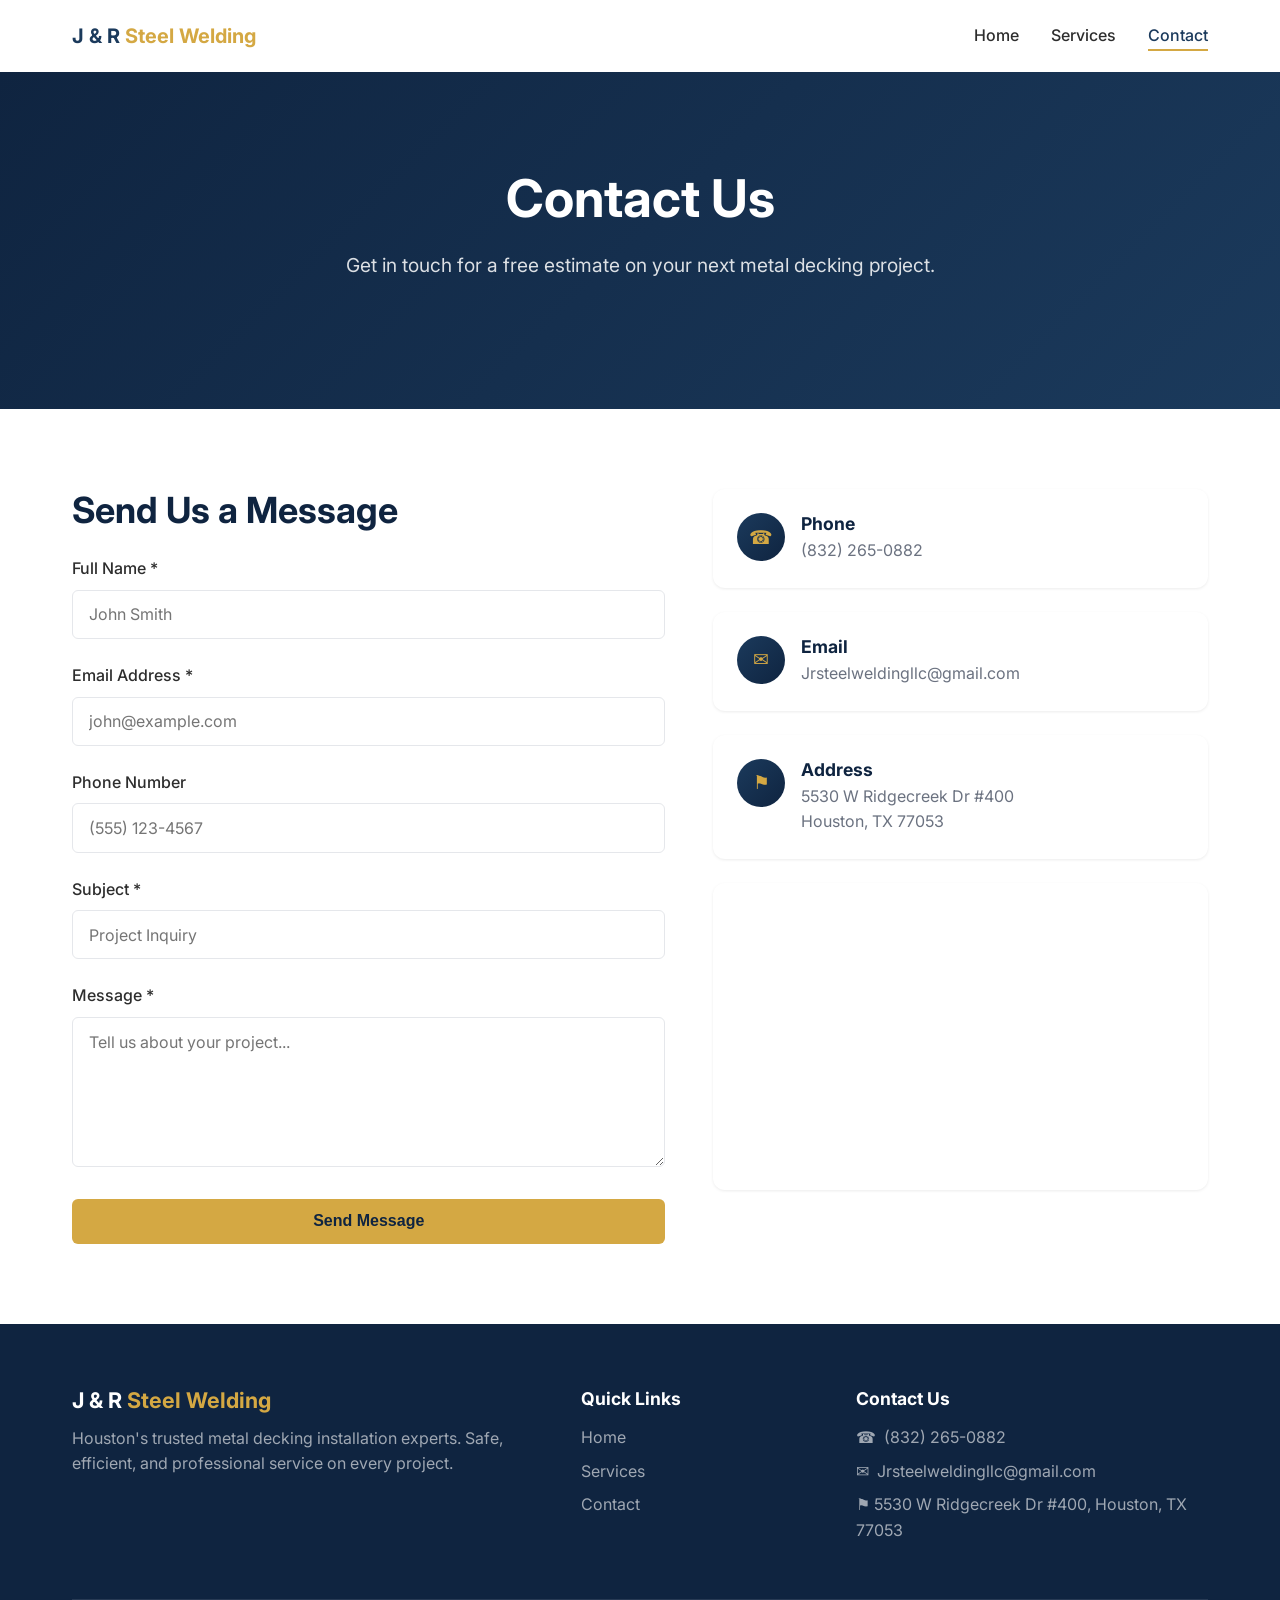
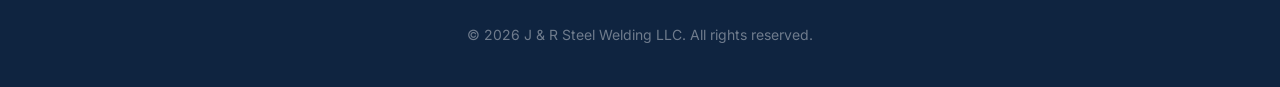
==== contact.html @ 9a818591 "Modernize website with professional HTML/CSS/JS redesign Rebuild J & R Steel Welding LLC website as " ====
<!DOCTYPE html>
<html lang="en">
<head>
  <meta charset="UTF-8">
  <meta name="viewport" content="width=device-width, initial-scale=1.0">
  <meta name="description" content="Contact J & R Steel Welding LLC for a free estimate on metal decking installation in Houston, TX. Call (832) 265-0882.">
  <title>Contact | J & R Steel Welding LLC</title>
  <link rel="preconnect" href="https://fonts.googleapis.com">
  <link rel="preconnect" href="https://fonts.gstatic.com" crossorigin>
  <link href="https://fonts.googleapis.com/css2?family=Inter:wght@400;500;600;700&display=swap" rel="stylesheet">
  <link rel="stylesheet" href="css/styles.css">
</head>
<body>

  <!-- Header -->
  <header class="header">
    <div class="container">
      <a href="index.html" class="logo">J & R <span>Steel Welding</span></a>
      <nav>
        <button class="nav__toggle" aria-label="Toggle navigation">
          <span></span>
          <span></span>
          <span></span>
        </button>
        <ul class="nav__list">
          <li><a href="index.html" class="nav__link">Home</a></li>
          <li><a href="services.html" class="nav__link">Services</a></li>
          <li><a href="contact.html" class="nav__link">Contact</a></li>
        </ul>
      </nav>
    </div>
  </header>

  <main>
    <!-- Hero -->
    <section class="hero">
      <div class="container">
        <h1>Contact Us</h1>
        <p>Get in touch for a free estimate on your next metal decking project.</p>
      </div>
    </section>

    <!-- Contact Section -->
    <section class="section section--alt">
      <div class="container">
        <div class="contact-grid">

          <!-- Contact Form -->
          <div class="fade-in">
            <h2 style="margin-bottom: 1.5rem;">Send Us a Message</h2>
            <form id="contact-form" novalidate>
              <div class="form-group">
                <label for="name">Full Name *</label>
                <input type="text" id="name" name="name" required placeholder="John Smith">
                <div class="error-message">Please enter your name.</div>
              </div>
              <div class="form-group">
                <label for="email">Email Address *</label>
                <input type="email" id="email" name="email" required placeholder="john@example.com">
                <div class="error-message">Please enter a valid email address.</div>
              </div>
              <div class="form-group">
                <label for="phone">Phone Number</label>
                <input type="tel" id="phone" name="phone" placeholder="(555) 123-4567">
              </div>
              <div class="form-group">
                <label for="subject">Subject *</label>
                <input type="text" id="subject" name="subject" required placeholder="Project Inquiry">
                <div class="error-message">Please enter a subject.</div>
              </div>
              <div class="form-group">
                <label for="message">Message *</label>
                <textarea id="message" name="message" required placeholder="Tell us about your project..."></textarea>
                <div class="error-message">Please enter your message.</div>
              </div>
              <button type="submit" class="btn btn--primary" style="width: 100%;">Send Message</button>
            </form>

            <div class="form-success" id="form-success">
              <div class="form-success__icon">&#10003;</div>
              <h3>Message Sent!</h3>
              <p>Thank you for reaching out. We'll get back to you as soon as possible.</p>
            </div>
          </div>

          <!-- Contact Info -->
          <div class="fade-in">
            <div class="contact-info">
              <div class="contact-card">
                <div class="contact-card__icon">&#9742;</div>
                <div>
                  <h4>Phone</h4>
                  <p><a href="tel:+18322650882">(832) 265-0882</a></p>
                </div>
              </div>
              <div class="contact-card">
                <div class="contact-card__icon">&#9993;</div>
                <div>
                  <h4>Email</h4>
                  <p><a href="mailto:Jrsteelweldingllc@gmail.com">Jrsteelweldingllc@gmail.com</a></p>
                </div>
              </div>
              <div class="contact-card">
                <div class="contact-card__icon">&#9873;</div>
                <div>
                  <h4>Address</h4>
                  <p>5530 W Ridgecreek Dr #400<br>Houston, TX 77053</p>
                </div>
              </div>
            </div>

            <!-- Google Map -->
            <div class="map-container">
              <iframe
                src="https://www.google.com/maps/embed?pb=!1m18!1m12!1m3!1d3466.123!2d-95.467!3d29.639!2m3!1f0!2f0!3f0!3m2!1i1024!2i768!4f13.1!3m3!1m2!1s0x0%3A0x0!2s5530+W+Ridgecreek+Dr+Houston+TX+77053!5e0!3m2!1sen!2sus!4v1"
                allowfullscreen=""
                loading="lazy"
                referrerpolicy="no-referrer-when-downgrade"
                title="J & R Steel Welding LLC location">
              </iframe>
            </div>
          </div>

        </div>
      </div>
    </section>
  </main>

  <!-- Footer -->
  <footer class="footer">
    <div class="container">
      <div class="footer__grid">
        <div class="footer__brand">
          <h3>J & R <span>Steel Welding</span></h3>
          <p>Houston's trusted metal decking installation experts. Safe, efficient, and professional service on every project.</p>
        </div>
        <div class="footer__links">
          <h4>Quick Links</h4>
          <ul>
            <li><a href="index.html">Home</a></li>
            <li><a href="services.html">Services</a></li>
            <li><a href="contact.html">Contact</a></li>
          </ul>
        </div>
        <div class="footer__contact">
          <h4>Contact Us</h4>
          <p>&#9742; <a href="tel:+18322650882">(832) 265-0882</a></p>
          <p>&#9993; <a href="mailto:Jrsteelweldingllc@gmail.com">Jrsteelweldingllc@gmail.com</a></p>
          <p>&#9873; 5530 W Ridgecreek Dr #400, Houston, TX 77053</p>
        </div>
      </div>
      <div class="footer__bottom">
        <p>&copy; 2026 J & R Steel Welding LLC. All rights reserved.</p>
      </div>
    </div>
  </footer>

  <script src="js/main.js"></script>
</body>
</html>
---- css/styles.css ----
/* ========================================
   J & R Steel Welding LLC - Stylesheet
   ======================================== */

/* --- Reset & Base --- */
*, *::before, *::after {
  box-sizing: border-box;
  margin: 0;
  padding: 0;
}

:root {
  --color-primary: #1B3A5C;
  --color-primary-dark: #0F2440;
  --color-accent: #D4A843;
  --color-accent-dark: #B8912E;
  --color-bg: #F8F9FA;
  --color-bg-alt: #FFFFFF;
  --color-text: #2D2D2D;
  --color-text-light: #6B7280;
  --color-border: #E5E7EB;
  --shadow-sm: 0 1px 3px rgba(0, 0, 0, 0.08);
  --shadow-md: 0 4px 12px rgba(0, 0, 0, 0.1);
  --shadow-lg: 0 10px 30px rgba(0, 0, 0, 0.12);
  --radius-sm: 6px;
  --radius-md: 12px;
  --radius-lg: 20px;
  --max-width: 1200px;
}

html {
  scroll-behavior: smooth;
}

body {
  font-family: 'Inter', sans-serif;
  font-size: 16px;
  line-height: 1.6;
  color: var(--color-text);
  background-color: var(--color-bg);
  -webkit-font-smoothing: antialiased;
}

img {
  max-width: 100%;
  display: block;
}

a {
  color: var(--color-primary);
  text-decoration: none;
  transition: color 0.2s;
}

a:hover {
  color: var(--color-accent);
}

ul {
  list-style: none;
}

/* --- Typography --- */
h1, h2, h3, h4 {
  line-height: 1.2;
  font-weight: 700;
  color: var(--color-primary-dark);
}

h1 { font-size: 2.5rem; }
h2 { font-size: 2rem; }
h3 { font-size: 1.35rem; }
h4 { font-size: 1.1rem; }

p {
  margin-bottom: 1rem;
}

/* --- Layout --- */
.container {
  width: 100%;
  max-width: var(--max-width);
  margin: 0 auto;
  padding: 0 1.25rem;
}

.section {
  padding: 5rem 0;
}

.section--alt {
  background-color: var(--color-bg-alt);
}

/* --- Buttons --- */
.btn {
  display: inline-block;
  padding: 0.85rem 2rem;
  font-size: 1rem;
  font-weight: 600;
  border-radius: var(--radius-sm);
  border: none;
  cursor: pointer;
  transition: background-color 0.2s, transform 0.2s, box-shadow 0.2s;
  text-align: center;
}

.btn:hover {
  transform: translateY(-1px);
  box-shadow: var(--shadow-md);
}

.btn--primary {
  background-color: var(--color-accent);
  color: var(--color-primary-dark);
}

.btn--primary:hover {
  background-color: var(--color-accent-dark);
  color: var(--color-primary-dark);
}

.btn--outline {
  background-color: transparent;
  color: #fff;
  border: 2px solid #fff;
}

.btn--outline:hover {
  background-color: #fff;
  color: var(--color-primary-dark);
}

/* --- Header / Navigation --- */
.header {
  position: sticky;
  top: 0;
  z-index: 1000;
  background-color: var(--color-bg-alt);
  transition: box-shadow 0.3s;
}

.header--scrolled {
  box-shadow: var(--shadow-md);
}

.header .container {
  display: flex;
  align-items: center;
  justify-content: space-between;
  height: 72px;
}

.logo {
  font-size: 1.25rem;
  font-weight: 700;
  color: var(--color-primary);
  white-space: nowrap;
}

.logo span {
  color: var(--color-accent);
}

.nav__list {
  display: flex;
  gap: 2rem;
}

.nav__link {
  font-weight: 500;
  color: var(--color-text);
  position: relative;
  padding: 0.25rem 0;
}

.nav__link::after {
  content: '';
  position: absolute;
  bottom: -2px;
  left: 0;
  width: 0;
  height: 2px;
  background-color: var(--color-accent);
  transition: width 0.3s;
}

.nav__link:hover::after,
.nav__link--active::after {
  width: 100%;
}

.nav__link--active {
  color: var(--color-primary);
}

.nav__toggle {
  display: none;
  background: none;
  border: none;
  cursor: pointer;
  padding: 0.5rem;
}

.nav__toggle span {
  display: block;
  width: 24px;
  height: 2px;
  background-color: var(--color-text);
  margin: 5px 0;
  transition: transform 0.3s, opacity 0.3s;
}

.nav__toggle.active span:nth-child(1) {
  transform: rotate(45deg) translate(5px, 5px);
}

.nav__toggle.active span:nth-child(2) {
  opacity: 0;
}

.nav__toggle.active span:nth-child(3) {
  transform: rotate(-45deg) translate(5px, -5px);
}

/* --- Hero --- */
.hero {
  background: linear-gradient(135deg, var(--color-primary-dark) 0%, var(--color-primary) 100%);
  color: #fff;
  padding: 6rem 0;
  text-align: center;
}

.hero--home {
  padding: 8rem 0;
}

.hero h1 {
  color: #fff;
  margin-bottom: 1.25rem;
  max-width: 750px;
  margin-left: auto;
  margin-right: auto;
}

.hero p {
  font-size: 1.2rem;
  color: rgba(255, 255, 255, 0.85);
  max-width: 600px;
  margin: 0 auto 2rem;
}

.hero__buttons {
  display: flex;
  gap: 1rem;
  justify-content: center;
  flex-wrap: wrap;
}

/* --- Feature Cards --- */
.features {
  display: grid;
  grid-template-columns: 1fr;
  gap: 2rem;
  margin-top: 3rem;
}

.feature-card {
  background: var(--color-bg-alt);
  border-radius: var(--radius-md);
  padding: 2.5rem 2rem;
  text-align: center;
  box-shadow: var(--shadow-sm);
  transition: transform 0.3s, box-shadow 0.3s;
}

.feature-card:hover {
  transform: translateY(-4px);
  box-shadow: var(--shadow-lg);
}

.feature-card__icon {
  width: 64px;
  height: 64px;
  border-radius: 50%;
  background: linear-gradient(135deg, var(--color-primary) 0%, var(--color-primary-dark) 100%);
  display: flex;
  align-items: center;
  justify-content: center;
  margin: 0 auto 1.5rem;
  font-size: 1.5rem;
  color: var(--color-accent);
}

.feature-card h3 {
  margin-bottom: 0.75rem;
}

.feature-card p {
  color: var(--color-text-light);
  margin-bottom: 0;
}

/* --- About Section --- */
.about-grid {
  display: grid;
  grid-template-columns: 1fr;
  gap: 3rem;
  align-items: center;
}

.about-grid__text h2 {
  margin-bottom: 1.25rem;
}

.about-grid__text p {
  color: var(--color-text-light);
}

.about-grid__image {
  background: linear-gradient(135deg, var(--color-primary) 0%, var(--color-primary-dark) 100%);
  border-radius: var(--radius-md);
  min-height: 300px;
  display: flex;
  align-items: center;
  justify-content: center;
  color: rgba(255, 255, 255, 0.3);
  font-size: 4rem;
}

/* --- CTA Banner --- */
.cta-banner {
  background: linear-gradient(135deg, var(--color-accent) 0%, var(--color-accent-dark) 100%);
  padding: 4rem 0;
  text-align: center;
}

.cta-banner h2 {
  color: var(--color-primary-dark);
  margin-bottom: 1.5rem;
}

.cta-banner .btn {
  background-color: var(--color-primary);
  color: #fff;
}

.cta-banner .btn:hover {
  background-color: var(--color-primary-dark);
}

/* --- Service Steps --- */
.service-steps {
  display: flex;
  flex-direction: column;
  gap: 3rem;
  margin-top: 3rem;
}

.service-step {
  display: grid;
  grid-template-columns: 1fr;
  gap: 2rem;
  align-items: center;
  background: var(--color-bg-alt);
  border-radius: var(--radius-md);
  padding: 2.5rem 2rem;
  box-shadow: var(--shadow-sm);
}

.service-step__number {
  font-size: 4rem;
  font-weight: 700;
  color: var(--color-accent);
  line-height: 1;
  opacity: 0.8;
}

.service-step__content h3 {
  margin-bottom: 0.75rem;
}

.service-step__content p {
  color: var(--color-text-light);
  margin-bottom: 0;
}

/* --- Info Section --- */
.info-section {
  max-width: 800px;
  margin: 0 auto;
  text-align: center;
}

.info-section h2 {
  margin-bottom: 1.25rem;
}

.info-section p {
  color: var(--color-text-light);
  font-size: 1.1rem;
}

/* --- Contact Layout --- */
.contact-grid {
  display: grid;
  grid-template-columns: 1fr;
  gap: 3rem;
}

/* --- Contact Form --- */
.form-group {
  margin-bottom: 1.5rem;
}

.form-group label {
  display: block;
  font-weight: 500;
  margin-bottom: 0.5rem;
  color: var(--color-text);
}

.form-group input,
.form-group textarea {
  width: 100%;
  padding: 0.85rem 1rem;
  border: 1px solid var(--color-border);
  border-radius: var(--radius-sm);
  font-family: inherit;
  font-size: 1rem;
  color: var(--color-text);
  background: var(--color-bg-alt);
  transition: border-color 0.2s, box-shadow 0.2s;
}

.form-group input:focus,
.form-group textarea:focus {
  outline: none;
  border-color: var(--color-primary);
  box-shadow: 0 0 0 3px rgba(27, 58, 92, 0.1);
}

.form-group textarea {
  min-height: 150px;
  resize: vertical;
}

.form-group .error-message {
  color: #DC2626;
  font-size: 0.875rem;
  margin-top: 0.35rem;
  display: none;
}

.form-group.has-error input,
.form-group.has-error textarea {
  border-color: #DC2626;
}

.form-group.has-error .error-message {
  display: block;
}

.form-success {
  display: none;
  text-align: center;
  padding: 3rem 2rem;
  background: var(--color-bg-alt);
  border-radius: var(--radius-md);
  box-shadow: var(--shadow-sm);
}

.form-success__icon {
  width: 64px;
  height: 64px;
  border-radius: 50%;
  background: #16A34A;
  color: #fff;
  display: flex;
  align-items: center;
  justify-content: center;
  margin: 0 auto 1.5rem;
  font-size: 2rem;
}

.form-success h3 {
  margin-bottom: 0.75rem;
}

.form-success p {
  color: var(--color-text-light);
}

/* --- Contact Info Cards --- */
.contact-info {
  display: flex;
  flex-direction: column;
  gap: 1.5rem;
}

.contact-card {
  display: flex;
  align-items: flex-start;
  gap: 1rem;
  background: var(--color-bg-alt);
  padding: 1.5rem;
  border-radius: var(--radius-md);
  box-shadow: var(--shadow-sm);
}

.contact-card__icon {
  width: 48px;
  height: 48px;
  border-radius: 50%;
  background: linear-gradient(135deg, var(--color-primary) 0%, var(--color-primary-dark) 100%);
  display: flex;
  align-items: center;
  justify-content: center;
  flex-shrink: 0;
  color: var(--color-accent);
  font-size: 1.2rem;
}

.contact-card h4 {
  margin-bottom: 0.25rem;
}

.contact-card p {
  color: var(--color-text-light);
  margin-bottom: 0;
}

.contact-card a {
  color: var(--color-text-light);
}

.contact-card a:hover {
  color: var(--color-accent);
}

.map-container {
  margin-top: 1.5rem;
  border-radius: var(--radius-md);
  overflow: hidden;
  box-shadow: var(--shadow-sm);
}

.map-container iframe {
  width: 100%;
  height: 250px;
  border: 0;
}

/* --- Footer --- */
.footer {
  background-color: var(--color-primary-dark);
  color: rgba(255, 255, 255, 0.8);
  padding: 4rem 0 0;
}

.footer__grid {
  display: grid;
  grid-template-columns: 1fr;
  gap: 2.5rem;
  padding-bottom: 3rem;
}

.footer__brand h3 {
  color: #fff;
  margin-bottom: 0.75rem;
}

.footer__brand h3 span {
  color: var(--color-accent);
}

.footer__brand p {
  color: rgba(255, 255, 255, 0.6);
  margin-bottom: 0;
}

.footer__links h4 {
  color: #fff;
  margin-bottom: 1rem;
}

.footer__links ul {
  display: flex;
  flex-direction: column;
  gap: 0.5rem;
}

.footer__links a {
  color: rgba(255, 255, 255, 0.6);
  transition: color 0.2s;
}

.footer__links a:hover {
  color: var(--color-accent);
}

.footer__contact h4 {
  color: #fff;
  margin-bottom: 1rem;
}

.footer__contact p {
  color: rgba(255, 255, 255, 0.6);
  margin-bottom: 0.5rem;
  display: flex;
  align-items: center;
  gap: 0.5rem;
}

.footer__contact a {
  color: rgba(255, 255, 255, 0.6);
}

.footer__contact a:hover {
  color: var(--color-accent);
}

.footer__bottom {
  border-top: 1px solid rgba(255, 255, 255, 0.1);
  padding: 1.5rem 0;
  text-align: center;
  color: rgba(255, 255, 255, 0.4);
  font-size: 0.875rem;
}

/* --- Fade-in Animation --- */
.fade-in {
  opacity: 0;
  transform: translateY(20px);
  transition: opacity 0.6s ease, transform 0.6s ease;
}

.fade-in.visible {
  opacity: 1;
  transform: translateY(0);
}

/* --- Responsive: Tablet (768px+) --- */
@media (min-width: 768px) {
  h1 { font-size: 3rem; }
  h2 { font-size: 2.25rem; }

  .features {
    grid-template-columns: repeat(3, 1fr);
  }

  .about-grid {
    grid-template-columns: 1fr 1fr;
  }

  .service-step {
    grid-template-columns: auto 1fr;
    padding: 3rem;
  }

  .contact-grid {
    grid-template-columns: 1.2fr 1fr;
  }

  .footer__grid {
    grid-template-columns: 2fr 1fr 1.5fr;
  }

  .map-container iframe {
    height: 300px;
  }
}

/* --- Responsive: Desktop (1024px+) --- */
@media (min-width: 1024px) {
  h1 { font-size: 3.25rem; }

  .hero--home {
    padding: 10rem 0;
  }

  .container {
    padding: 0 2rem;
  }
}

/* --- Responsive: Mobile (<768px) --- */
@media (max-width: 767px) {
  .nav__toggle {
    display: block;
  }

  .nav__list {
    display: none;
    position: absolute;
    top: 72px;
    left: 0;
    right: 0;
    background: var(--color-bg-alt);
    flex-direction: column;
    padding: 1.5rem;
    gap: 1rem;
    box-shadow: var(--shadow-md);
  }

  .nav__list.open {
    display: flex;
  }

  .hero--home {
    padding: 5rem 0;
  }

  .hero h1 {
    font-size: 2rem;
  }
}
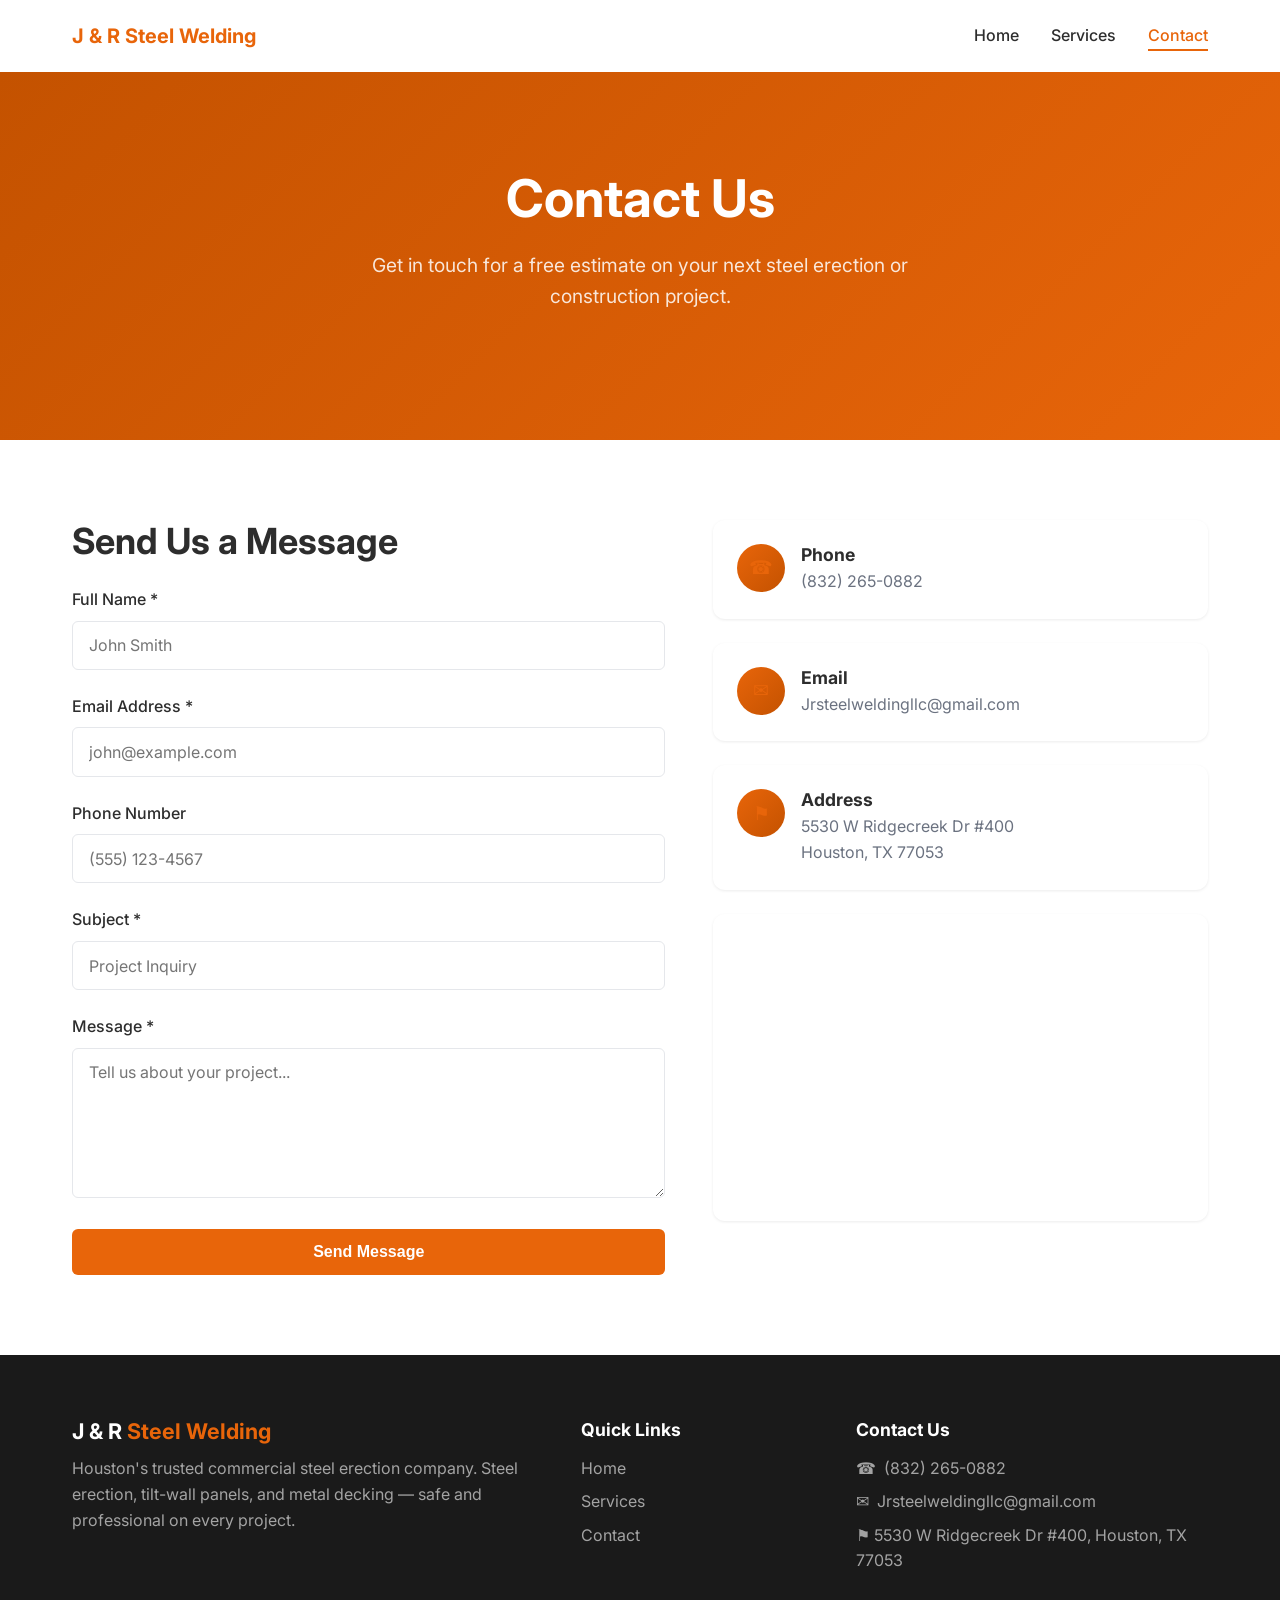
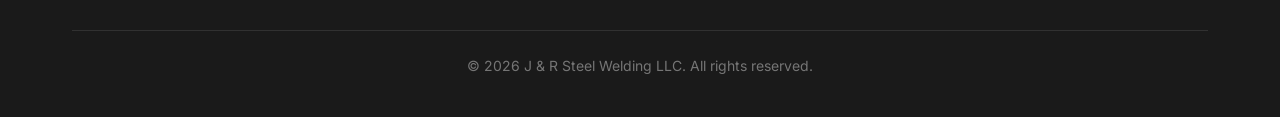
==== commit cf507894: "Update content to reflect core services: steel erection, tiltwalls, metal deck Rewrite all page cont" ====
--- a/contact.html
+++ b/contact.html
@@ -3,7 +3,7 @@
 <head>
   <meta charset="UTF-8">
   <meta name="viewport" content="width=device-width, initial-scale=1.0">
-  <meta name="description" content="Contact J & R Steel Welding LLC for a free estimate on metal decking installation in Houston, TX. Call (832) 265-0882.">
+  <meta name="description" content="Contact J & R Steel Welding LLC for a free estimate on steel erection, tilt-wall panels, and metal decking in Houston, TX. Call (832) 265-0882.">
   <title>Contact | J & R Steel Welding LLC</title>
   <link rel="preconnect" href="https://fonts.googleapis.com">
   <link rel="preconnect" href="https://fonts.gstatic.com" crossorigin>
@@ -36,7 +36,7 @@
     <section class="hero">
       <div class="container">
         <h1>Contact Us</h1>
-        <p>Get in touch for a free estimate on your next metal decking project.</p>
+        <p>Get in touch for a free estimate on your next steel erection or construction project.</p>
       </div>
     </section>
 
@@ -132,7 +132,7 @@
       <div class="footer__grid">
         <div class="footer__brand">
           <h3>J & R <span>Steel Welding</span></h3>
-          <p>Houston's trusted metal decking installation experts. Safe, efficient, and professional service on every project.</p>
+          <p>Houston's trusted commercial steel erection company. Steel erection, tilt-wall panels, and metal decking — safe and professional on every project.</p>
         </div>
         <div class="footer__links">
           <h4>Quick Links</h4>
--- a/css/styles.css
+++ b/css/styles.css
@@ -10,10 +10,10 @@
 }
 
 :root {
-  --color-primary: #1B3A5C;
-  --color-primary-dark: #0F2440;
-  --color-accent: #D4A843;
-  --color-accent-dark: #B8912E;
+  --color-primary: #E8650A;
+  --color-primary-dark: #C45200;
+  --color-accent: #2D2D2D;
+  --color-accent-dark: #1A1A1A;
   --color-bg: #F8F9FA;
   --color-bg-alt: #FFFFFF;
   --color-text: #2D2D2D;
@@ -53,7 +53,7 @@
 }
 
 a:hover {
-  color: var(--color-accent);
+  color: var(--color-primary);
 }
 
 ul {
@@ -64,7 +64,7 @@
 h1, h2, h3, h4 {
   line-height: 1.2;
   font-weight: 700;
-  color: var(--color-primary-dark);
+  color: var(--color-accent);
 }
 
 h1 { font-size: 2.5rem; }
@@ -111,13 +111,13 @@
 }
 
 .btn--primary {
-  background-color: var(--color-accent);
-  color: var(--color-primary-dark);
+  background-color: var(--color-primary);
+  color: #fff;
 }
 
 .btn--primary:hover {
-  background-color: var(--color-accent-dark);
-  color: var(--color-primary-dark);
+  background-color: var(--color-primary-dark);
+  color: #fff;
 }
 
 .btn--outline {
@@ -128,7 +128,7 @@
 
 .btn--outline:hover {
   background-color: #fff;
-  color: var(--color-primary-dark);
+  color: var(--color-primary);
 }
 
 /* --- Header / Navigation --- */
@@ -159,7 +159,7 @@
 }
 
 .logo span {
-  color: var(--color-accent);
+  color: var(--color-primary);
 }
 
 .nav__list {
@@ -181,7 +181,7 @@
   left: 0;
   width: 0;
   height: 2px;
-  background-color: var(--color-accent);
+  background-color: var(--color-primary);
   transition: width 0.3s;
 }
 
@@ -289,7 +289,7 @@
   justify-content: center;
   margin: 0 auto 1.5rem;
   font-size: 1.5rem;
-  color: var(--color-accent);
+  color: var(--color-primary);
 }
 
 .feature-card h3 {
@@ -336,7 +336,7 @@
 }
 
 .cta-banner h2 {
-  color: var(--color-primary-dark);
+  color: #fff;
   margin-bottom: 1.5rem;
 }
 
@@ -371,7 +371,7 @@
 .service-step__number {
   font-size: 4rem;
   font-weight: 700;
-  color: var(--color-accent);
+  color: var(--color-primary);
   line-height: 1;
   opacity: 0.8;
 }
@@ -517,7 +517,7 @@
   align-items: center;
   justify-content: center;
   flex-shrink: 0;
-  color: var(--color-accent);
+  color: var(--color-primary);
   font-size: 1.2rem;
 }
 
@@ -535,7 +535,7 @@
 }
 
 .contact-card a:hover {
-  color: var(--color-accent);
+  color: var(--color-primary);
 }
 
 .map-container {
@@ -553,7 +553,7 @@
 
 /* --- Footer --- */
 .footer {
-  background-color: var(--color-primary-dark);
+  background-color: var(--color-accent-dark);
   color: rgba(255, 255, 255, 0.8);
   padding: 4rem 0 0;
 }
@@ -571,7 +571,7 @@
 }
 
 .footer__brand h3 span {
-  color: var(--color-accent);
+  color: var(--color-primary);
 }
 
 .footer__brand p {
@@ -596,7 +596,7 @@
 }
 
 .footer__links a:hover {
-  color: var(--color-accent);
+  color: var(--color-primary);
 }
 
 .footer__contact h4 {
@@ -617,7 +617,7 @@
 }
 
 .footer__contact a:hover {
-  color: var(--color-accent);
+  color: var(--color-primary);
 }
 
 .footer__bottom {
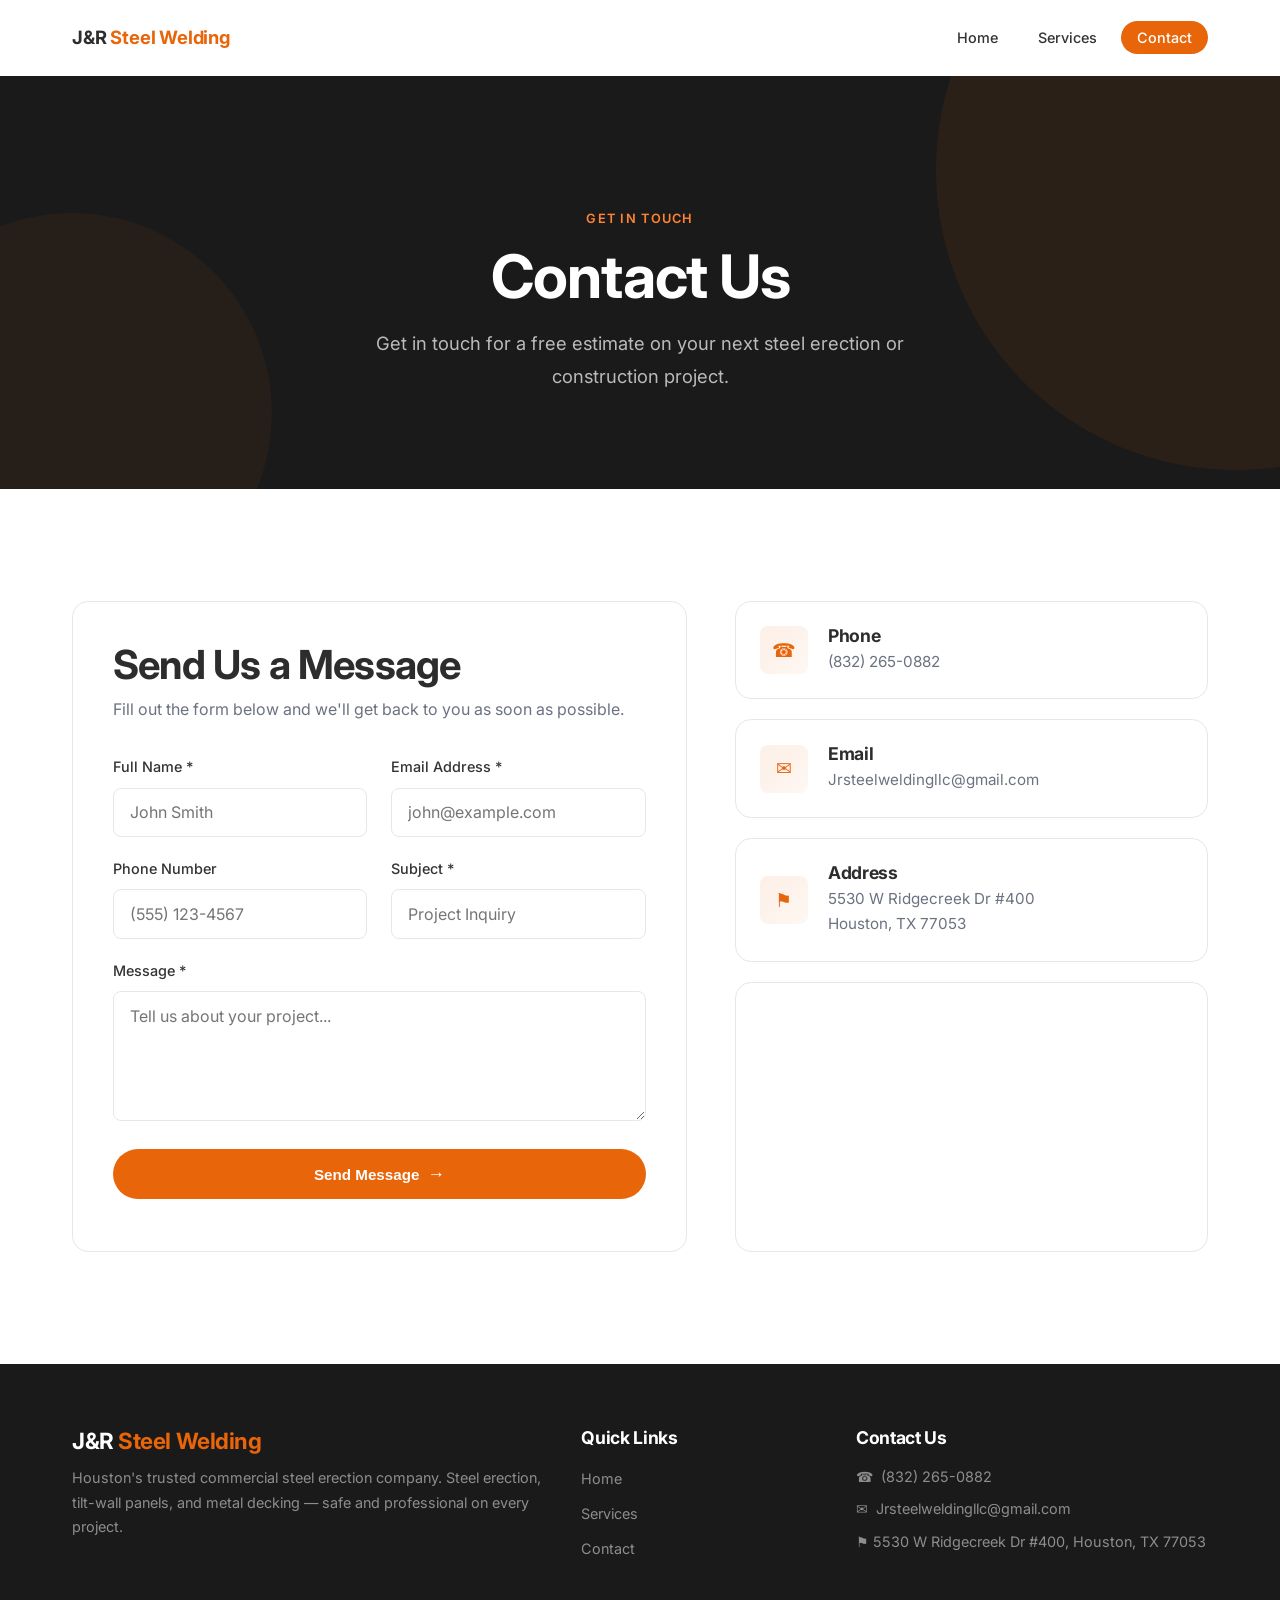
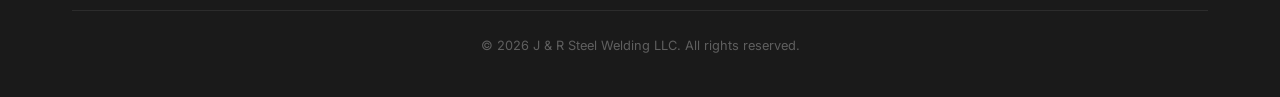
==== commit f8a12871: "Redesign layout with modern split hero, pill nav, and card-based UI Complete layout overhaul: fixed " ====
--- a/contact.html
+++ b/contact.html
@@ -15,7 +15,7 @@
   <!-- Header -->
   <header class="header">
     <div class="container">
-      <a href="index.html" class="logo">J & R <span>Steel Welding</span></a>
+      <a href="index.html" class="logo">J&R <span>Steel Welding</span></a>
       <nav>
         <button class="nav__toggle" aria-label="Toggle navigation">
           <span></span>
@@ -33,47 +33,53 @@
 
   <main>
     <!-- Hero -->
-    <section class="hero">
+    <section class="hero hero--sub">
       <div class="container">
+        <span class="label" style="color: var(--color-primary-light);">Get In Touch</span>
         <h1>Contact Us</h1>
         <p>Get in touch for a free estimate on your next steel erection or construction project.</p>
       </div>
     </section>
 
     <!-- Contact Section -->
-    <section class="section section--alt">
+    <section class="section">
       <div class="container">
         <div class="contact-grid">
 
           <!-- Contact Form -->
-          <div class="fade-in">
-            <h2 style="margin-bottom: 1.5rem;">Send Us a Message</h2>
+          <div class="contact-form-card fade-in">
+            <h2>Send Us a Message</h2>
+            <p>Fill out the form below and we'll get back to you as soon as possible.</p>
             <form id="contact-form" novalidate>
-              <div class="form-group">
-                <label for="name">Full Name *</label>
-                <input type="text" id="name" name="name" required placeholder="John Smith">
-                <div class="error-message">Please enter your name.</div>
+              <div class="form-row">
+                <div class="form-group">
+                  <label for="name">Full Name *</label>
+                  <input type="text" id="name" name="name" required placeholder="John Smith">
+                  <div class="error-message">Please enter your name.</div>
+                </div>
+                <div class="form-group">
+                  <label for="email">Email Address *</label>
+                  <input type="email" id="email" name="email" required placeholder="john@example.com">
+                  <div class="error-message">Please enter a valid email address.</div>
+                </div>
               </div>
-              <div class="form-group">
-                <label for="email">Email Address *</label>
-                <input type="email" id="email" name="email" required placeholder="john@example.com">
-                <div class="error-message">Please enter a valid email address.</div>
-              </div>
-              <div class="form-group">
-                <label for="phone">Phone Number</label>
-                <input type="tel" id="phone" name="phone" placeholder="(555) 123-4567">
-              </div>
-              <div class="form-group">
-                <label for="subject">Subject *</label>
-                <input type="text" id="subject" name="subject" required placeholder="Project Inquiry">
-                <div class="error-message">Please enter a subject.</div>
+              <div class="form-row">
+                <div class="form-group">
+                  <label for="phone">Phone Number</label>
+                  <input type="tel" id="phone" name="phone" placeholder="(555) 123-4567">
+                </div>
+                <div class="form-group">
+                  <label for="subject">Subject *</label>
+                  <input type="text" id="subject" name="subject" required placeholder="Project Inquiry">
+                  <div class="error-message">Please enter a subject.</div>
+                </div>
               </div>
               <div class="form-group">
                 <label for="message">Message *</label>
                 <textarea id="message" name="message" required placeholder="Tell us about your project..."></textarea>
                 <div class="error-message">Please enter your message.</div>
               </div>
-              <button type="submit" class="btn btn--primary" style="width: 100%;">Send Message</button>
+              <button type="submit" class="btn btn--primary btn--arrow" style="width: 100%; justify-content: center;">Send Message</button>
             </form>
 
             <div class="form-success" id="form-success">
@@ -131,7 +137,7 @@
     <div class="container">
       <div class="footer__grid">
         <div class="footer__brand">
-          <h3>J & R <span>Steel Welding</span></h3>
+          <h3>J&R <span>Steel Welding</span></h3>
           <p>Houston's trusted commercial steel erection company. Steel erection, tilt-wall panels, and metal decking — safe and professional on every project.</p>
         </div>
         <div class="footer__links">
--- a/css/styles.css
+++ b/css/styles.css
@@ -1,5 +1,6 @@
 /* ========================================
-   J & R Steel Welding LLC - Stylesheet
+   J & R Steel Welding LLC - Stylesheet v2
+   Modern Layout Redesign
    ======================================== */
 
 /* --- Reset & Base --- */
@@ -12,19 +13,20 @@
 :root {
   --color-primary: #E8650A;
   --color-primary-dark: #C45200;
+  --color-primary-light: #FF8534;
   --color-accent: #2D2D2D;
   --color-accent-dark: #1A1A1A;
-  --color-bg: #F8F9FA;
-  --color-bg-alt: #FFFFFF;
-  --color-text: #2D2D2D;
+  --color-bg: #FFFFFF;
+  --color-bg-alt: #F5F5F0;
+  --color-text: #333333;
   --color-text-light: #6B7280;
   --color-border: #E5E7EB;
-  --shadow-sm: 0 1px 3px rgba(0, 0, 0, 0.08);
-  --shadow-md: 0 4px 12px rgba(0, 0, 0, 0.1);
-  --shadow-lg: 0 10px 30px rgba(0, 0, 0, 0.12);
-  --radius-sm: 6px;
-  --radius-md: 12px;
-  --radius-lg: 20px;
+  --shadow-sm: 0 1px 3px rgba(0, 0, 0, 0.06);
+  --shadow-md: 0 4px 16px rgba(0, 0, 0, 0.08);
+  --shadow-lg: 0 12px 40px rgba(0, 0, 0, 0.12);
+  --radius-sm: 8px;
+  --radius-md: 16px;
+  --radius-lg: 24px;
   --max-width: 1200px;
 }
 
@@ -35,7 +37,7 @@
 body {
   font-family: 'Inter', sans-serif;
   font-size: 16px;
-  line-height: 1.6;
+  line-height: 1.7;
   color: var(--color-text);
   background-color: var(--color-bg);
   -webkit-font-smoothing: antialiased;
@@ -53,7 +55,7 @@
 }
 
 a:hover {
-  color: var(--color-primary);
+  color: var(--color-primary-dark);
 }
 
 ul {
@@ -62,18 +64,27 @@
 
 /* --- Typography --- */
 h1, h2, h3, h4 {
-  line-height: 1.2;
+  line-height: 1.15;
   font-weight: 700;
   color: var(--color-accent);
-}
-
-h1 { font-size: 2.5rem; }
-h2 { font-size: 2rem; }
-h3 { font-size: 1.35rem; }
+  letter-spacing: -0.02em;
+}
+
+h1 { font-size: 2.75rem; }
+h2 { font-size: 2.25rem; }
+h3 { font-size: 1.4rem; }
 h4 { font-size: 1.1rem; }
 
-p {
-  margin-bottom: 1rem;
+p { margin-bottom: 1rem; }
+
+.label {
+  display: inline-block;
+  font-size: 0.8rem;
+  font-weight: 600;
+  text-transform: uppercase;
+  letter-spacing: 0.1em;
+  color: var(--color-primary);
+  margin-bottom: 0.75rem;
 }
 
 /* --- Layout --- */
@@ -81,32 +92,39 @@
   width: 100%;
   max-width: var(--max-width);
   margin: 0 auto;
-  padding: 0 1.25rem;
+  padding: 0 1.5rem;
 }
 
 .section {
-  padding: 5rem 0;
+  padding: 6rem 0;
 }
 
 .section--alt {
   background-color: var(--color-bg-alt);
 }
 
+.section--dark {
+  background-color: var(--color-accent-dark);
+  color: #fff;
+}
+
 /* --- Buttons --- */
 .btn {
-  display: inline-block;
-  padding: 0.85rem 2rem;
-  font-size: 1rem;
+  display: inline-flex;
+  align-items: center;
+  gap: 0.5rem;
+  padding: 0.9rem 2rem;
+  font-size: 0.95rem;
   font-weight: 600;
-  border-radius: var(--radius-sm);
+  border-radius: 50px;
   border: none;
   cursor: pointer;
-  transition: background-color 0.2s, transform 0.2s, box-shadow 0.2s;
+  transition: all 0.3s;
   text-align: center;
 }
 
 .btn:hover {
-  transform: translateY(-1px);
+  transform: translateY(-2px);
   box-shadow: var(--shadow-md);
 }
 
@@ -123,39 +141,65 @@
 .btn--outline {
   background-color: transparent;
   color: #fff;
-  border: 2px solid #fff;
+  border: 2px solid rgba(255, 255, 255, 0.5);
 }
 
 .btn--outline:hover {
   background-color: #fff;
   color: var(--color-primary);
+  border-color: #fff;
+}
+
+.btn--dark {
+  background-color: var(--color-accent);
+  color: #fff;
+}
+
+.btn--dark:hover {
+  background-color: var(--color-accent-dark);
+  color: #fff;
+}
+
+.btn--arrow::after {
+  content: '\2192';
+  font-size: 1.1rem;
+  transition: transform 0.3s;
+}
+
+.btn--arrow:hover::after {
+  transform: translateX(4px);
 }
 
 /* --- Header / Navigation --- */
 .header {
-  position: sticky;
+  position: fixed;
   top: 0;
+  left: 0;
+  right: 0;
   z-index: 1000;
-  background-color: var(--color-bg-alt);
+  background-color: rgba(255, 255, 255, 0.95);
+  backdrop-filter: blur(12px);
+  -webkit-backdrop-filter: blur(12px);
   transition: box-shadow 0.3s;
 }
 
 .header--scrolled {
-  box-shadow: var(--shadow-md);
+  box-shadow: 0 1px 20px rgba(0, 0, 0, 0.08);
 }
 
 .header .container {
   display: flex;
   align-items: center;
   justify-content: space-between;
-  height: 72px;
+  height: 76px;
 }
 
 .logo {
-  font-size: 1.25rem;
+  font-size: 1.15rem;
   font-weight: 700;
-  color: var(--color-primary);
+  color: var(--color-accent);
   white-space: nowrap;
+  letter-spacing: -0.01em;
 }
 
 .logo span {
@@ -164,34 +208,35 @@
 
 .nav__list {
   display: flex;
-  gap: 2rem;
+  gap: 0.5rem;
 }
 
 .nav__link {
   font-weight: 500;
+  font-size: 0.9rem;
   color: var(--color-text);
-  position: relative;
-  padding: 0.25rem 0;
+  padding: 0.5rem 1rem;
+  border-radius: 50px;
+  transition: background-color 0.2s, color 0.2s;
+}
+
+.nav__link:hover {
+  background-color: var(--color-bg-alt);
+  color: var(--color-primary);
+}
+
+.nav__link--active {
+  background-color: var(--color-primary);
+  color: #fff;
+}
+
+.nav__link--active:hover {
+  background-color: var(--color-primary-dark);
+  color: #fff;
 }
 
 .nav__link::after {
-  content: '';
-  position: absolute;
-  bottom: -2px;
-  left: 0;
-  width: 0;
-  height: 2px;
-  background-color: var(--color-primary);
-  transition: width 0.3s;
-}
-
-.nav__link:hover::after,
-.nav__link--active::after {
-  width: 100%;
-}
-
-.nav__link--active {
-  color: var(--color-primary);
+  display: none;
 }
 
 .nav__toggle {
@@ -204,11 +249,12 @@
 
 .nav__toggle span {
   display: block;
-  width: 24px;
+  width: 22px;
   height: 2px;
   background-color: var(--color-text);
   margin: 5px 0;
   transition: transform 0.3s, opacity 0.3s;
+  border-radius: 2px;
 }
 
 .nav__toggle.active span:nth-child(1) {
@@ -225,36 +271,169 @@
 
 /* --- Hero --- */
 .hero {
-  background: linear-gradient(135deg, var(--color-primary-dark) 0%, var(--color-primary) 100%);
-  color: #fff;
-  padding: 6rem 0;
+  background: var(--color-accent-dark);
+  color: #fff;
+  padding: 8rem 0 5rem;
+  margin-top: 76px;
+  position: relative;
+  overflow: hidden;
+}
+
+.hero::before {
+  content: '';
+  position: absolute;
+  top: -50%;
+  right: -20%;
+  width: 600px;
+  height: 600px;
+  border-radius: 50%;
+  background: var(--color-primary);
+  opacity: 0.08;
+}
+
+.hero::after {
+  content: '';
+  position: absolute;
+  bottom: -30%;
+  left: -10%;
+  width: 400px;
+  height: 400px;
+  border-radius: 50%;
+  background: var(--color-primary);
+  opacity: 0.05;
+}
+
+.hero--home {
+  padding: 10rem 0 7rem;
+}
+
+.hero .container {
+  position: relative;
+  z-index: 1;
+}
+
+.hero--home .container {
+  display: grid;
+  grid-template-columns: 1fr;
+  gap: 3rem;
+  align-items: center;
+}
+
+.hero__content {
+  max-width: 600px;
+}
+
+.hero h1 {
+  color: #fff;
+  margin-bottom: 1.5rem;
+}
+
+.hero p {
+  font-size: 1.15rem;
+  color: rgba(255, 255, 255, 0.7);
+  margin-bottom: 2rem;
+  line-height: 1.8;
+}
+
+.hero__buttons {
+  display: flex;
+  gap: 1rem;
+  flex-wrap: wrap;
+}
+
+.hero__stats {
+  display: grid;
+  grid-template-columns: repeat(3, 1fr);
+  gap: 1.5rem;
+}
+
+.hero__stat {
   text-align: center;
-}
-
-.hero--home {
-  padding: 8rem 0;
-}
-
-.hero h1 {
-  color: #fff;
-  margin-bottom: 1.25rem;
-  max-width: 750px;
+  padding: 1.5rem;
+  background: rgba(255, 255, 255, 0.05);
+  border-radius: var(--radius-md);
+  border: 1px solid rgba(255, 255, 255, 0.08);
+}
+
+.hero__stat-number {
+  font-size: 2.5rem;
+  font-weight: 700;
+  color: var(--color-primary);
+  line-height: 1;
+  margin-bottom: 0.5rem;
+}
+
+.hero__stat-label {
+  font-size: 0.8rem;
+  color: rgba(255, 255, 255, 0.5);
+  text-transform: uppercase;
+  letter-spacing: 0.05em;
+}
+
+/* --- Sub-page Hero --- */
+.hero--sub {
+  padding: 8rem 0 4rem;
+  text-align: center;
+}
+
+.hero--sub h1 {
+  margin-bottom: 1rem;
+}
+
+.hero--sub p {
+  max-width: 550px;
   margin-left: auto;
   margin-right: auto;
 }
 
-.hero p {
+/* --- Services Preview (Home) --- */
+.services-preview {
+  display: grid;
+  grid-template-columns: 1fr;
+  gap: 1.5rem;
+  margin-top: 3rem;
+}
+
+.service-preview-card {
+  display: flex;
+  gap: 1.5rem;
+  align-items: flex-start;
+  padding: 2rem;
+  background: var(--color-bg);
+  border-radius: var(--radius-md);
+  border: 1px solid var(--color-border);
+  transition: all 0.3s;
+}
+
+.service-preview-card:hover {
+  border-color: var(--color-primary);
+  box-shadow: var(--shadow-md);
+  transform: translateY(-2px);
+}
+
+.service-preview-card__num {
+  font-size: 1rem;
+  font-weight: 700;
+  color: #fff;
+  background: var(--color-primary);
+  width: 40px;
+  height: 40px;
+  border-radius: 50%;
+  display: flex;
+  align-items: center;
+  justify-content: center;
+  flex-shrink: 0;
+}
+
+.service-preview-card h3 {
+  margin-bottom: 0.5rem;
   font-size: 1.2rem;
-  color: rgba(255, 255, 255, 0.85);
-  max-width: 600px;
-  margin: 0 auto 2rem;
-}
-
-.hero__buttons {
-  display: flex;
-  gap: 1rem;
-  justify-content: center;
-  flex-wrap: wrap;
+}
+
+.service-preview-card p {
+  color: var(--color-text-light);
+  margin-bottom: 0;
+  font-size: 0.95rem;
 }
 
 /* --- Feature Cards --- */
@@ -266,28 +445,46 @@
 }
 
 .feature-card {
-  background: var(--color-bg-alt);
+  background: var(--color-bg);
   border-radius: var(--radius-md);
   padding: 2.5rem 2rem;
-  text-align: center;
-  box-shadow: var(--shadow-sm);
-  transition: transform 0.3s, box-shadow 0.3s;
+  text-align: left;
+  border: 1px solid var(--color-border);
+  transition: all 0.3s;
+  position: relative;
+  overflow: hidden;
+}
+
+.feature-card::before {
+  content: '';
+  position: absolute;
+  top: 0;
+  left: 0;
+  width: 4px;
+  height: 100%;
+  background: var(--color-primary);
+  transform: scaleY(0);
+  transition: transform 0.3s;
+  transform-origin: top;
 }
 
 .feature-card:hover {
-  transform: translateY(-4px);
-  box-shadow: var(--shadow-lg);
+  box-shadow: var(--shadow-md);
+}
+
+.feature-card:hover::before {
+  transform: scaleY(1);
 }
 
 .feature-card__icon {
-  width: 64px;
-  height: 64px;
-  border-radius: 50%;
-  background: linear-gradient(135deg, var(--color-primary) 0%, var(--color-primary-dark) 100%);
+  width: 52px;
+  height: 52px;
+  border-radius: var(--radius-sm);
+  background: linear-gradient(135deg, rgba(232, 101, 10, 0.1) 0%, rgba(232, 101, 10, 0.05) 100%);
   display: flex;
   align-items: center;
   justify-content: center;
-  margin: 0 auto 1.5rem;
+  margin-bottom: 1.25rem;
   font-size: 1.5rem;
   color: var(--color-primary);
 }
@@ -299,6 +496,7 @@
 .feature-card p {
   color: var(--color-text-light);
   margin-bottom: 0;
+  font-size: 0.95rem;
 }
 
 /* --- About Section --- */
@@ -309,6 +507,10 @@
   align-items: center;
 }
 
+.about-grid__text .label {
+  margin-bottom: 0.75rem;
+}
+
 .about-grid__text h2 {
   margin-bottom: 1.25rem;
 }
@@ -317,43 +519,106 @@
   color: var(--color-text-light);
 }
 
+.about-grid__visual {
+  position: relative;
+}
+
 .about-grid__image {
-  background: linear-gradient(135deg, var(--color-primary) 0%, var(--color-primary-dark) 100%);
+  background: var(--color-accent-dark);
+  border-radius: var(--radius-lg);
+  min-height: 350px;
+  display: flex;
+  align-items: center;
+  justify-content: center;
+  color: rgba(255, 255, 255, 0.15);
+  font-size: 5rem;
+  position: relative;
+  overflow: hidden;
+}
+
+.about-grid__image::before {
+  content: '';
+  position: absolute;
+  bottom: 0;
+  left: 0;
+  right: 0;
+  height: 4px;
+  background: var(--color-primary);
+}
+
+.about-highlight {
+  position: absolute;
+  bottom: -20px;
+  right: -10px;
+  background: var(--color-primary);
+  color: #fff;
+  padding: 1.25rem 1.75rem;
   border-radius: var(--radius-md);
-  min-height: 300px;
-  display: flex;
-  align-items: center;
-  justify-content: center;
-  color: rgba(255, 255, 255, 0.3);
-  font-size: 4rem;
+  box-shadow: var(--shadow-lg);
+}
+
+.about-highlight__number {
+  font-size: 2rem;
+  font-weight: 700;
+  line-height: 1;
+}
+
+.about-highlight__text {
+  font-size: 0.8rem;
+  opacity: 0.9;
 }
 
 /* --- CTA Banner --- */
 .cta-banner {
-  background: linear-gradient(135deg, var(--color-accent) 0%, var(--color-accent-dark) 100%);
-  padding: 4rem 0;
+  background: var(--color-primary);
+  padding: 5rem 0;
   text-align: center;
+  position: relative;
+  overflow: hidden;
+}
+
+.cta-banner::before {
+  content: '';
+  position: absolute;
+  top: -50%;
+  right: -20%;
+  width: 500px;
+  height: 500px;
+  border-radius: 50%;
+  background: rgba(255, 255, 255, 0.08);
+}
+
+.cta-banner .container {
+  position: relative;
+  z-index: 1;
 }
 
 .cta-banner h2 {
   color: #fff;
-  margin-bottom: 1.5rem;
+  margin-bottom: 1rem;
+}
+
+.cta-banner p {
+  color: rgba(255, 255, 255, 0.8);
+  max-width: 500px;
+  margin: 0 auto 2rem;
 }
 
 .cta-banner .btn {
-  background-color: var(--color-primary);
-  color: #fff;
+  background-color: #fff;
+  color: var(--color-primary);
 }
 
 .cta-banner .btn:hover {
-  background-color: var(--color-primary-dark);
+  background-color: var(--color-accent-dark);
+  color: #fff;
 }
 
 /* --- Service Steps --- */
 .service-steps {
   display: flex;
   flex-direction: column;
-  gap: 3rem;
+  gap: 2rem;
   margin-top: 3rem;
 }
 
@@ -361,33 +626,55 @@
   display: grid;
   grid-template-columns: 1fr;
   gap: 2rem;
-  align-items: center;
-  background: var(--color-bg-alt);
+  align-items: start;
+  background: var(--color-bg);
   border-radius: var(--radius-md);
   padding: 2.5rem 2rem;
-  box-shadow: var(--shadow-sm);
+  border: 1px solid var(--color-border);
+  transition: all 0.3s;
+  position: relative;
+}
+
+.service-step:hover {
+  border-color: var(--color-primary);
+  box-shadow: var(--shadow-md);
+}
+
+.service-step__header {
+  display: flex;
+  align-items: center;
+  gap: 1rem;
+  margin-bottom: 1rem;
 }
 
 .service-step__number {
-  font-size: 4rem;
+  font-size: 0.85rem;
   font-weight: 700;
-  color: var(--color-primary);
-  line-height: 1;
-  opacity: 0.8;
+  color: #fff;
+  background: var(--color-primary);
+  width: 36px;
+  height: 36px;
+  border-radius: 50%;
+  display: flex;
+  align-items: center;
+  justify-content: center;
+  flex-shrink: 0;
 }
 
 .service-step__content h3 {
-  margin-bottom: 0.75rem;
+  margin-bottom: 0;
 }
 
 .service-step__content p {
   color: var(--color-text-light);
   margin-bottom: 0;
+  font-size: 0.95rem;
+  line-height: 1.8;
 }
 
 /* --- Info Section --- */
 .info-section {
-  max-width: 800px;
+  max-width: 700px;
   margin: 0 auto;
   text-align: center;
 }
@@ -398,7 +685,7 @@
 
 .info-section p {
   color: var(--color-text-light);
-  font-size: 1.1rem;
+  font-size: 1.05rem;
 }
 
 /* --- Contact Layout --- */
@@ -409,13 +696,36 @@
 }
 
 /* --- Contact Form --- */
+.contact-form-card {
+  background: var(--color-bg);
+  border-radius: var(--radius-md);
+  padding: 2.5rem;
+  border: 1px solid var(--color-border);
+}
+
+.contact-form-card h2 {
+  margin-bottom: 0.5rem;
+}
+
+.contact-form-card > p {
+  color: var(--color-text-light);
+  margin-bottom: 2rem;
+}
+
+.form-row {
+  display: grid;
+  grid-template-columns: 1fr;
+  gap: 1.5rem;
+}
+
 .form-group {
-  margin-bottom: 1.5rem;
+  margin-bottom: 1.25rem;
 }
 
 .form-group label {
   display: block;
   font-weight: 500;
+  font-size: 0.9rem;
   margin-bottom: 0.5rem;
   color: var(--color-text);
 }
@@ -429,7 +739,7 @@
   font-family: inherit;
   font-size: 1rem;
   color: var(--color-text);
-  background: var(--color-bg-alt);
+  background: var(--color-bg);
   transition: border-color 0.2s, box-shadow 0.2s;
 }
 
@@ -437,17 +747,17 @@
 .form-group textarea:focus {
   outline: none;
   border-color: var(--color-primary);
-  box-shadow: 0 0 0 3px rgba(27, 58, 92, 0.1);
+  box-shadow: 0 0 0 3px rgba(232, 101, 10, 0.1);
 }
 
 .form-group textarea {
-  min-height: 150px;
+  min-height: 130px;
   resize: vertical;
 }
 
 .form-group .error-message {
   color: #DC2626;
-  font-size: 0.875rem;
+  font-size: 0.8rem;
   margin-top: 0.35rem;
   display: none;
 }
@@ -465,9 +775,6 @@
   display: none;
   text-align: center;
   padding: 3rem 2rem;
-  background: var(--color-bg-alt);
-  border-radius: var(--radius-md);
-  box-shadow: var(--shadow-sm);
 }
 
 .form-success__icon {
@@ -495,24 +802,29 @@
 .contact-info {
   display: flex;
   flex-direction: column;
-  gap: 1.5rem;
+  gap: 1.25rem;
 }
 
 .contact-card {
   display: flex;
-  align-items: flex-start;
-  gap: 1rem;
-  background: var(--color-bg-alt);
+  align-items: center;
+  gap: 1.25rem;
   padding: 1.5rem;
+  background: var(--color-bg);
   border-radius: var(--radius-md);
-  box-shadow: var(--shadow-sm);
+  border: 1px solid var(--color-border);
+  transition: border-color 0.3s;
+}
+
+.contact-card:hover {
+  border-color: var(--color-primary);
 }
 
 .contact-card__icon {
   width: 48px;
   height: 48px;
-  border-radius: 50%;
-  background: linear-gradient(135deg, var(--color-primary) 0%, var(--color-primary-dark) 100%);
+  border-radius: var(--radius-sm);
+  background: linear-gradient(135deg, rgba(232, 101, 10, 0.1) 0%, rgba(232, 101, 10, 0.05) 100%);
   display: flex;
   align-items: center;
   justify-content: center;
@@ -522,12 +834,13 @@
 }
 
 .contact-card h4 {
-  margin-bottom: 0.25rem;
+  margin-bottom: 0.15rem;
 }
 
 .contact-card p {
   color: var(--color-text-light);
   margin-bottom: 0;
+  font-size: 0.95rem;
 }
 
 .contact-card a {
@@ -539,15 +852,15 @@
 }
 
 .map-container {
-  margin-top: 1.5rem;
+  margin-top: 1.25rem;
   border-radius: var(--radius-md);
   overflow: hidden;
-  box-shadow: var(--shadow-sm);
+  border: 1px solid var(--color-border);
 }
 
 .map-container iframe {
   width: 100%;
-  height: 250px;
+  height: 220px;
   border: 0;
 }
 
@@ -575,8 +888,9 @@
 }
 
 .footer__brand p {
-  color: rgba(255, 255, 255, 0.6);
+  color: rgba(255, 255, 255, 0.5);
   margin-bottom: 0;
+  font-size: 0.9rem;
 }
 
 .footer__links h4 {
@@ -591,8 +905,9 @@
 }
 
 .footer__links a {
-  color: rgba(255, 255, 255, 0.6);
+  color: rgba(255, 255, 255, 0.5);
   transition: color 0.2s;
+  font-size: 0.9rem;
 }
 
 .footer__links a:hover {
@@ -605,15 +920,16 @@
 }
 
 .footer__contact p {
-  color: rgba(255, 255, 255, 0.6);
+  color: rgba(255, 255, 255, 0.5);
   margin-bottom: 0.5rem;
   display: flex;
   align-items: center;
   gap: 0.5rem;
+  font-size: 0.9rem;
 }
 
 .footer__contact a {
-  color: rgba(255, 255, 255, 0.6);
+  color: rgba(255, 255, 255, 0.5);
 }
 
 .footer__contact a:hover {
@@ -621,18 +937,18 @@
 }
 
 .footer__bottom {
-  border-top: 1px solid rgba(255, 255, 255, 0.1);
+  border-top: 1px solid rgba(255, 255, 255, 0.08);
   padding: 1.5rem 0;
   text-align: center;
-  color: rgba(255, 255, 255, 0.4);
-  font-size: 0.875rem;
+  color: rgba(255, 255, 255, 0.3);
+  font-size: 0.8rem;
 }
 
 /* --- Fade-in Animation --- */
 .fade-in {
   opacity: 0;
-  transform: translateY(20px);
-  transition: opacity 0.6s ease, transform 0.6s ease;
+  transform: translateY(24px);
+  transition: opacity 0.7s ease, transform 0.7s ease;
 }
 
 .fade-in.visible {
@@ -642,24 +958,36 @@
 
 /* --- Responsive: Tablet (768px+) --- */
 @media (min-width: 768px) {
-  h1 { font-size: 3rem; }
-  h2 { font-size: 2.25rem; }
+  h1 { font-size: 3.25rem; }
+  h2 { font-size: 2.5rem; }
+
+  .hero--home .container {
+    grid-template-columns: 1.1fr 0.9fr;
+  }
 
   .features {
     grid-template-columns: repeat(3, 1fr);
   }
 
+  .services-preview {
+    grid-template-columns: 1fr;
+  }
+
   .about-grid {
     grid-template-columns: 1fr 1fr;
   }
 
   .service-step {
-    grid-template-columns: auto 1fr;
-    padding: 3rem;
+    grid-template-columns: 1fr;
+    padding: 2.5rem;
   }
 
   .contact-grid {
-    grid-template-columns: 1.2fr 1fr;
+    grid-template-columns: 1.3fr 1fr;
+  }
+
+  .form-row {
+    grid-template-columns: 1fr 1fr;
   }
 
   .footer__grid {
@@ -667,20 +995,24 @@
   }
 
   .map-container iframe {
-    height: 300px;
+    height: 260px;
   }
 }
 
 /* --- Responsive: Desktop (1024px+) --- */
 @media (min-width: 1024px) {
-  h1 { font-size: 3.25rem; }
+  h1 { font-size: 3.75rem; }
 
   .hero--home {
-    padding: 10rem 0;
+    padding: 12rem 0 8rem;
   }
 
   .container {
     padding: 0 2rem;
+  }
+
+  .section {
+    padding: 7rem 0;
   }
 }
 
@@ -693,13 +1025,14 @@
   .nav__list {
     display: none;
     position: absolute;
-    top: 72px;
+    top: 76px;
     left: 0;
     right: 0;
-    background: var(--color-bg-alt);
+    background: rgba(255, 255, 255, 0.98);
+    backdrop-filter: blur(12px);
     flex-direction: column;
     padding: 1.5rem;
-    gap: 1rem;
+    gap: 0.5rem;
     box-shadow: var(--shadow-md);
   }
 
@@ -708,10 +1041,35 @@
   }
 
   .hero--home {
-    padding: 5rem 0;
+    padding: 7rem 0 4rem;
+  }
+
+  .hero--sub {
+    padding: 7rem 0 3rem;
   }
 
   .hero h1 {
-    font-size: 2rem;
-  }
-}
+    font-size: 2.25rem;
+  }
+
+  .hero__stats {
+    grid-template-columns: repeat(3, 1fr);
+    gap: 0.75rem;
+  }
+
+  .hero__stat {
+    padding: 1rem 0.5rem;
+  }
+
+  .hero__stat-number {
+    font-size: 1.75rem;
+  }
+
+  .about-highlight {
+    position: relative;
+    bottom: auto;
+    right: auto;
+    margin-top: 1rem;
+    display: inline-block;
+  }
+}
